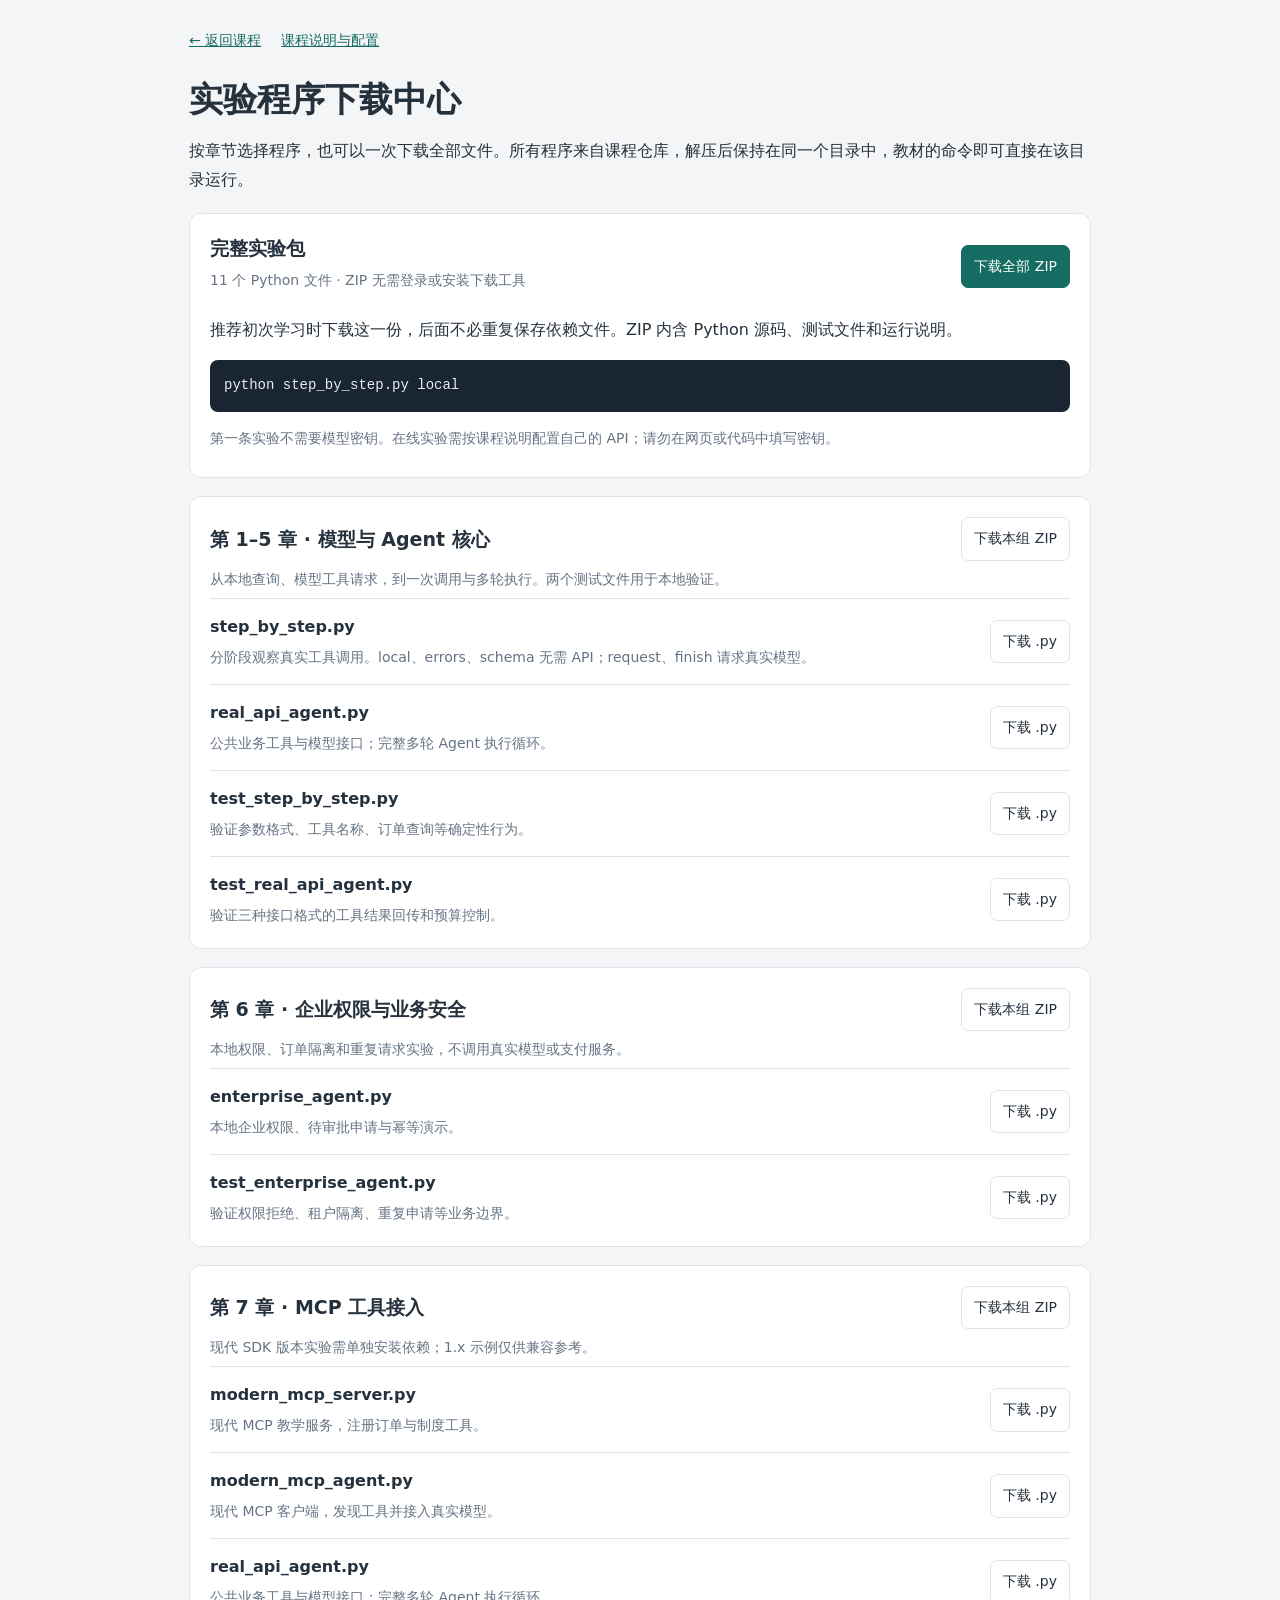
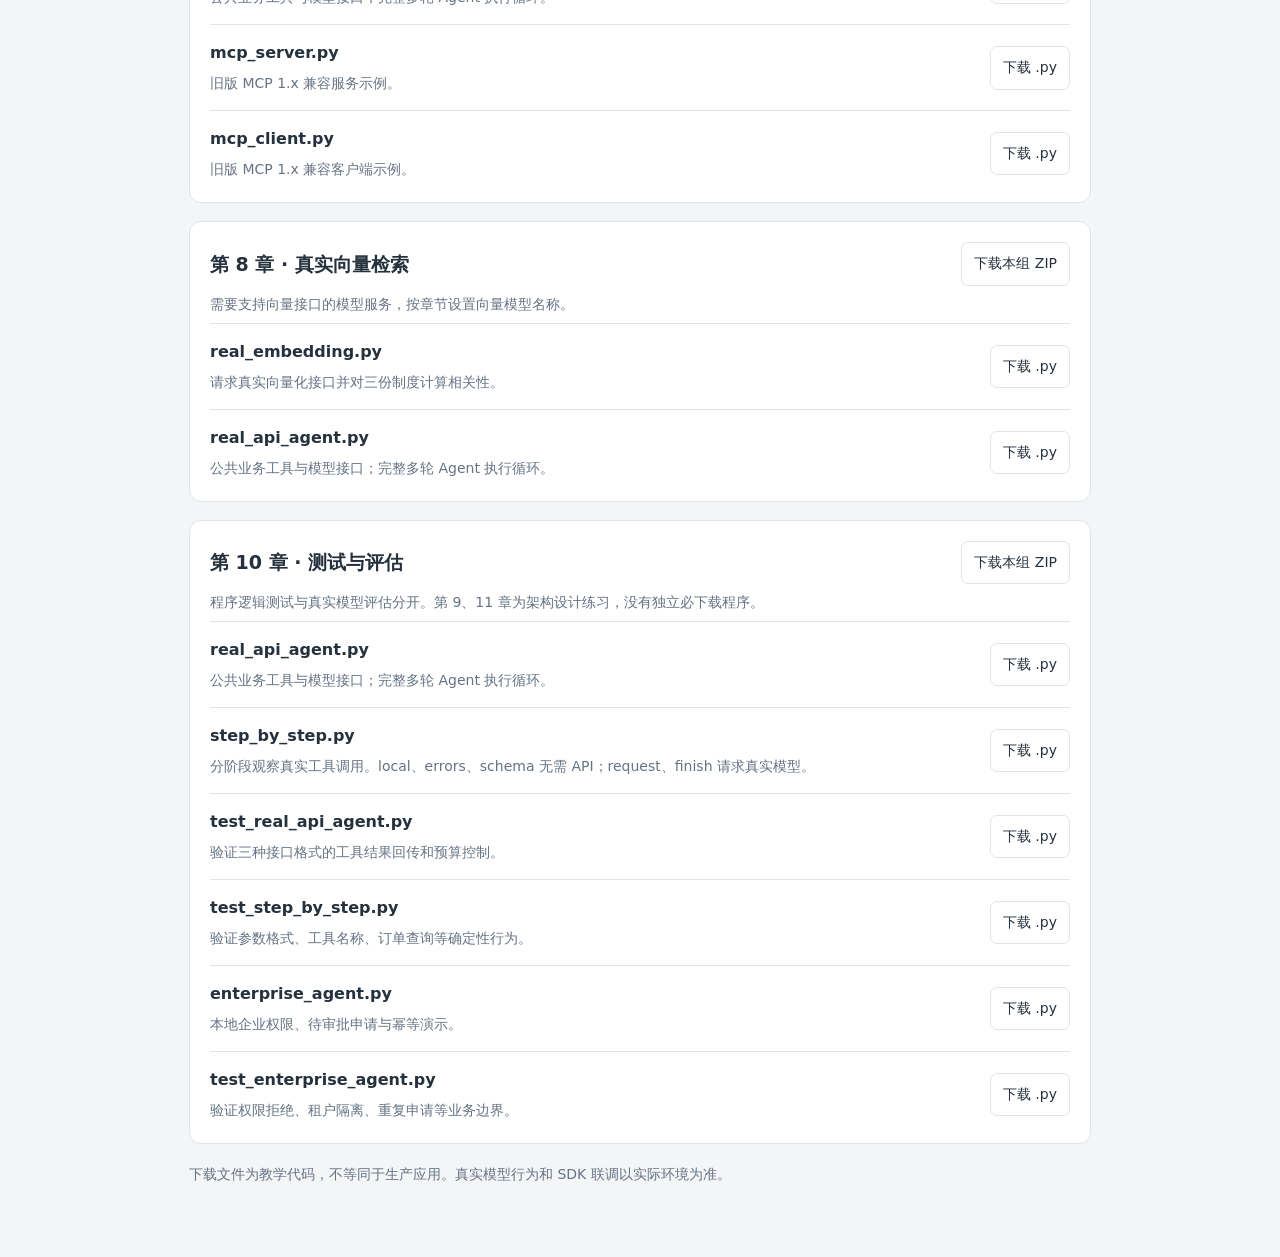
==== docs/downloads.html @ 8997adc8 "Add dedicated chapter downloads and full ZIP bundle generated from repository code" ====
<!doctype html><html lang="zh-CN"><head><meta charset="utf-8"><meta name="viewport" content="width=device-width, initial-scale=1"><meta name="color-scheme" content="light dark"><title>实验程序下载 · Agent Lab</title><style>
:root{color-scheme:light dark;--bg:#f4f5f7;--paper:#fff;--ink:#25313d;--muted:#657384;--line:#dfe4ea;--accent:#156c62}*{box-sizing:border-box}body{margin:0;background:var(--bg);color:var(--ink);font:16px/1.8 system-ui,"Microsoft YaHei",sans-serif}main{max-width:950px;margin:auto;padding:28px 24px 64px}a{color:var(--accent)}.top{display:flex;gap:20px;flex-wrap:wrap;font-size:14px}h1{font-size:34px;line-height:1.3;margin:24px 0 10px}h2{font-size:19px;line-height:1.5;margin:0}.muted{font-size:14px;color:var(--muted);margin:6px 0}.panel{border:1px solid var(--line);background:var(--paper);border-radius:12px;margin:18px 0;padding:20px;scroll-margin-top:14px}.heading,.file{display:flex;gap:16px;align-items:center;justify-content:space-between}.file{padding:14px 0;border-top:1px solid var(--line)}.file:first-of-type{margin-top:12px}.file:last-child{padding-bottom:0}.file p{margin:3px 0 0}.btn{cursor:pointer;font:inherit;font-size:14px;white-space:nowrap;border:1px solid var(--line);border-radius:7px;padding:8px 12px;background:var(--paper);color:var(--ink)}.primary{background:var(--accent);color:#fff;border-color:var(--accent)}pre{padding:14px;background:#192530;color:#e6edf4;border-radius:8px;overflow:auto;font:14px/1.7 monospace}strong{overflow-wrap:anywhere}@media(prefers-color-scheme:dark){:root{--bg:#151e28;--paper:#1c2833;--ink:#e6edf4;--muted:#a6b3c1;--line:#374654;--accent:#70d4c0}.primary{color:#122622}}@media(max-width:560px){main{padding:18px 16px}.panel{padding:14px}.heading{align-items:flex-start;flex-direction:column}.file{align-items:flex-start;gap:10px}.btn{font-size:13px;padding:7px 9px}}
</style></head><body><main><nav class="top"><a href="index.html">← 返回课程</a><a href="start.html">课程说明与配置</a></nav><h1>实验程序下载中心</h1><p>按章节选择程序，也可以一次下载全部文件。所有程序来自课程仓库，解压后保持在同一个目录中，教材的命令即可直接在该目录运行。</p><section class="panel"><div class="heading"><div><h2>完整实验包</h2><p class="muted" id="count"></p></div><button class="btn primary" id="all">下载全部 ZIP</button></div><p>推荐初次学习时下载这一份，后面不必重复保存依赖文件。ZIP 内含 Python 源码、测试文件和运行说明。</p><pre>python step_by_step.py local</pre><p class="muted">第一条实验不需要模型密钥。在线实验需按课程说明配置自己的 API；请勿在网页或代码中填写密钥。</p></section><div id="groups"></div><p class="muted">下载文件为教学代码，不等同于生产应用。真实模型行为和 SDK 联调以实际环境为准。</p></main><script src="real-lab.js"></script><script src="textbook-labs.js"></script><script src="downloads.js"></script></body></html>
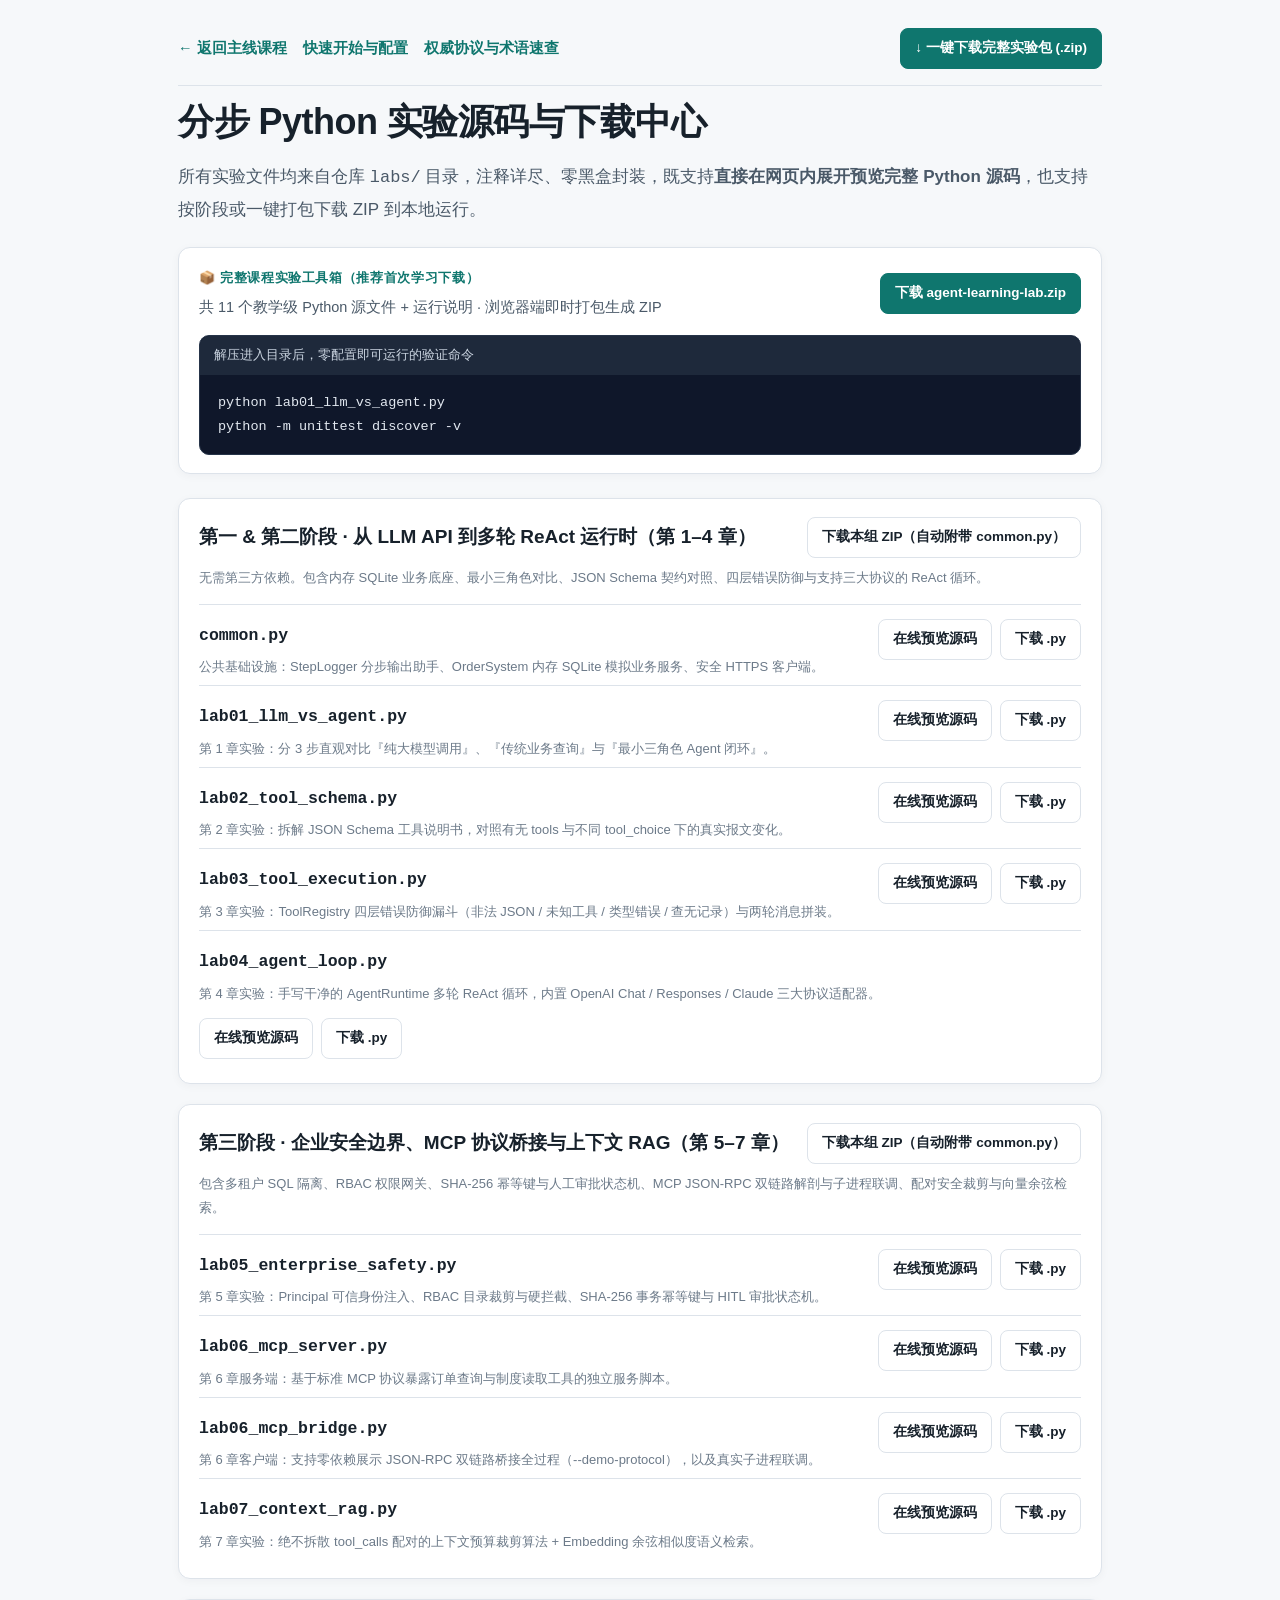
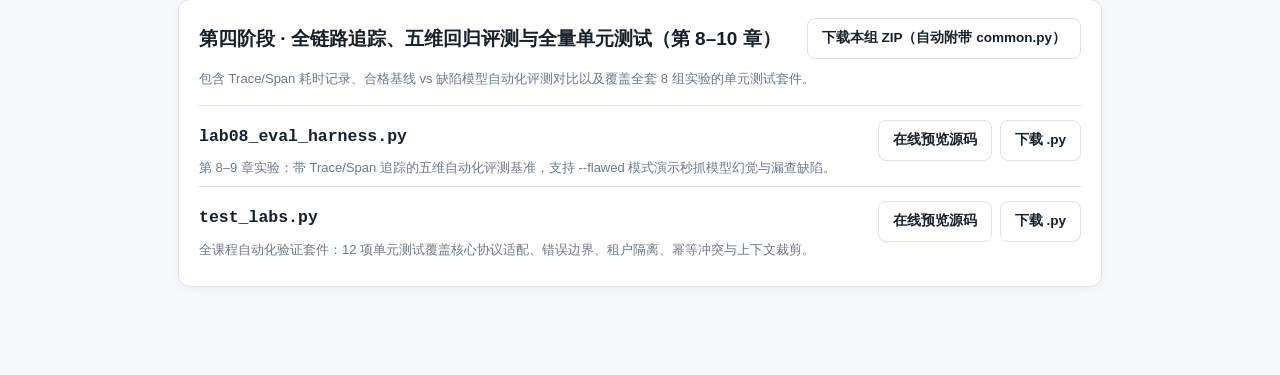
==== commit 45f6b53a: "Complete AI Agent Engineering Lab curriculum, step-by-step Python labs, and interactive docs" ====
--- a/docs/downloads.html
+++ b/docs/downloads.html
@@ -1,3 +1,44 @@
-<!doctype html><html lang="zh-CN"><head><meta charset="utf-8"><meta name="viewport" content="width=device-width, initial-scale=1"><meta name="color-scheme" content="light dark"><title>实验程序下载 · Agent Lab</title><style>
-:root{color-scheme:light dark;--bg:#f4f5f7;--paper:#fff;--ink:#25313d;--muted:#657384;--line:#dfe4ea;--accent:#156c62}*{box-sizing:border-box}body{margin:0;background:var(--bg);color:var(--ink);font:16px/1.8 system-ui,"Microsoft YaHei",sans-serif}main{max-width:950px;margin:auto;padding:28px 24px 64px}a{color:var(--accent)}.top{display:flex;gap:20px;flex-wrap:wrap;font-size:14px}h1{font-size:34px;line-height:1.3;margin:24px 0 10px}h2{font-size:19px;line-height:1.5;margin:0}.muted{font-size:14px;color:var(--muted);margin:6px 0}.panel{border:1px solid var(--line);background:var(--paper);border-radius:12px;margin:18px 0;padding:20px;scroll-margin-top:14px}.heading,.file{display:flex;gap:16px;align-items:center;justify-content:space-between}.file{padding:14px 0;border-top:1px solid var(--line)}.file:first-of-type{margin-top:12px}.file:last-child{padding-bottom:0}.file p{margin:3px 0 0}.btn{cursor:pointer;font:inherit;font-size:14px;white-space:nowrap;border:1px solid var(--line);border-radius:7px;padding:8px 12px;background:var(--paper);color:var(--ink)}.primary{background:var(--accent);color:#fff;border-color:var(--accent)}pre{padding:14px;background:#192530;color:#e6edf4;border-radius:8px;overflow:auto;font:14px/1.7 monospace}strong{overflow-wrap:anywhere}@media(prefers-color-scheme:dark){:root{--bg:#151e28;--paper:#1c2833;--ink:#e6edf4;--muted:#a6b3c1;--line:#374654;--accent:#70d4c0}.primary{color:#122622}}@media(max-width:560px){main{padding:18px 16px}.panel{padding:14px}.heading{align-items:flex-start;flex-direction:column}.file{align-items:flex-start;gap:10px}.btn{font-size:13px;padding:7px 9px}}
-</style></head><body><main><nav class="top"><a href="index.html">← 返回课程</a><a href="start.html">课程说明与配置</a></nav><h1>实验程序下载中心</h1><p>按章节选择程序，也可以一次下载全部文件。所有程序来自课程仓库，解压后保持在同一个目录中，教材的命令即可直接在该目录运行。</p><section class="panel"><div class="heading"><div><h2>完整实验包</h2><p class="muted" id="count"></p></div><button class="btn primary" id="all">下载全部 ZIP</button></div><p>推荐初次学习时下载这一份，后面不必重复保存依赖文件。ZIP 内含 Python 源码、测试文件和运行说明。</p><pre>python step_by_step.py local</pre><p class="muted">第一条实验不需要模型密钥。在线实验需按课程说明配置自己的 API；请勿在网页或代码中填写密钥。</p></section><div id="groups"></div><p class="muted">下载文件为教学代码，不等同于生产应用。真实模型行为和 SDK 联调以实际环境为准。</p></main><script src="real-lab.js"></script><script src="textbook-labs.js"></script><script src="downloads.js"></script></body></html>+<!doctype html>
+<html lang="zh-CN">
+<head>
+  <meta charset="utf-8">
+  <meta name="viewport" content="width=device-width, initial-scale=1">
+  <title>实验源码在线预览与下载中心 · AI Agent 工程实验室</title>
+  <link rel="stylesheet" href="styles.css">
+</head>
+<body>
+  <div class="page-shell">
+    <header class="top-links">
+      <nav>
+        <a href="index.html" id="backLink">← 返回主线课程</a>
+        <a href="start.html">快速开始与配置</a>
+        <a href="reference.html">权威协议与术语速查</a>
+      </nav>
+      <button class="btn primary" id="downloadAllBtn">↓ 一键下载完整实验包 (.zip)</button>
+    </header>
+
+    <h1>分步 Python 实验源码与下载中心</h1>
+    <p class="lead">所有实验文件均来自仓库 <code>labs/</code> 目录，注释详尽、零黑盒封装，既支持<strong>直接在网页内展开预览完整 Python 源码</strong>，也支持按阶段或一键打包下载 ZIP 到本地运行。</p>
+
+    <div class="card" style="margin-bottom:24px">
+      <div style="display:flex;justify-content:space-between;align-items:center;gap:14px;flex-wrap:wrap">
+        <div>
+          <div class="card-title" style="margin-bottom:4px">📦 完整课程实验工具箱（推荐首次学习下载）</div>
+          <p style="margin:0;font-size:14.5px;color:var(--ink-secondary)" id="bundleSummary">包含公共基础模块、8 组递进分步实验、自动化单元测试与运行指南。</p>
+        </div>
+        <button class="btn primary" id="downloadAllBtn2">下载 agent-learning-lab.zip</button>
+      </div>
+      <div class="codebox" style="margin-bottom:0">
+        <div class="codehead"><span>解压进入目录后，零配置即可运行的验证命令</span></div>
+        <pre>python lab01_llm_vs_agent.py
+python -m unittest discover -v</pre>
+      </div>
+    </div>
+
+    <div id="groupsContainer"></div>
+  </div>
+
+  <script src="textbook-labs.js"></script>
+  <script src="downloads.js"></script>
+</body>
+</html>
--- a/docs/styles.css
+++ b/docs/styles.css
@@ -0,0 +1,983 @@
+:root {
+  color-scheme: light dark;
+  --bg: #f6f8fa;
+  --surface: #ffffff;
+  --surface-alt: #f0f4f8;
+  --ink: #17212b;
+  --ink-secondary: #4a5968;
+  --muted: #6c7a89;
+  --line: #dde3ea;
+  --accent: #0f766e;
+  --accent-hover: #0d5f59;
+  --accent-soft: #e6f5f3;
+  --accent-border: #99ddd5;
+  --amber-bg: #fffbeb;
+  --amber-border: #f59e0b;
+  --amber-ink: #92400e;
+  --blue-bg: #eff6ff;
+  --blue-border: #3b82f6;
+  --blue-ink: #1e40af;
+  --code-bg: #0f172a;
+  --code-head: #1e293b;
+  --code-ink: #e2e8f0;
+  --kw: #7dd3fc;
+  --str: #86efac;
+  --com: #94a3b8;
+  --num: #fca5a5;
+  --fn: #fde047;
+  --shadow: 0 2px 10px rgba(15, 23, 42, 0.04);
+  --radius: 12px;
+}
+
+html[data-theme="dark"] {
+  --bg: #0b111b;
+  --surface: #131c2a;
+  --surface-alt: #1a2638;
+  --ink: #e6edf5;
+  --ink-secondary: #b6c3d2;
+  --muted: #8696a8;
+  --line: #283649;
+  --accent: #2dd4bf;
+  --accent-hover: #5eead4;
+  --accent-soft: #132f33;
+  --accent-border: #1f5c59;
+  --amber-bg: #292012;
+  --amber-border: #d97706;
+  --amber-ink: #fcd34d;
+  --blue-bg: #142238;
+  --blue-border: #60a5fa;
+  --blue-ink: #bfdbfe;
+  --shadow: 0 4px 16px rgba(0, 0, 0, 0.28);
+}
+
+@media (prefers-color-scheme: dark) {
+  html:not([data-theme="light"]) {
+    --bg: #0b111b;
+    --surface: #131c2a;
+    --surface-alt: #1a2638;
+    --ink: #e6edf5;
+    --ink-secondary: #b6c3d2;
+    --muted: #8696a8;
+    --line: #283649;
+    --accent: #2dd4bf;
+    --accent-hover: #5eead4;
+    --accent-soft: #132f33;
+    --accent-border: #1f5c59;
+    --amber-bg: #292012;
+    --amber-border: #d97706;
+    --amber-ink: #fcd34d;
+    --blue-bg: #142238;
+    --blue-border: #60a5fa;
+    --blue-ink: #bfdbfe;
+    --shadow: 0 4px 16px rgba(0, 0, 0, 0.28);
+  }
+}
+
+* {
+  box-sizing: border-box;
+}
+
+body {
+  margin: 0;
+  background: var(--bg);
+  color: var(--ink);
+  font: 16.5px/1.85 -apple-system, BlinkMacSystemFont, "Segoe UI", "PingFang SC", "Hiragino Sans GB", "Microsoft YaHei", sans-serif;
+  -webkit-font-smoothing: antialiased;
+}
+
+a {
+  color: var(--accent);
+  text-decoration: none;
+}
+
+a:hover {
+  text-decoration: underline;
+}
+
+button, input, select, textarea {
+  font: inherit;
+}
+
+button {
+  cursor: pointer;
+}
+
+/* 主应用壳结构 */
+.shell {
+  display: grid;
+  grid-template-columns: 312px minmax(0, 1fr);
+  min-height: 100vh;
+}
+
+.sidebar {
+  position: sticky;
+  top: 0;
+  height: 100vh;
+  overflow-y: auto;
+  padding: 22px 18px 32px;
+  background: var(--surface);
+  border-right: 1px solid var(--line);
+}
+
+.brand-row {
+  display: flex;
+  align-items: center;
+  justify-content: space-between;
+  gap: 8px;
+}
+
+.brand {
+  font-size: 20px;
+  font-weight: 800;
+  letter-spacing: -0.4px;
+  color: var(--ink);
+}
+
+.brand span {
+  color: var(--accent);
+}
+
+.brand-sub {
+  font-size: 13px;
+  color: var(--muted);
+  margin-top: 4px;
+  line-height: 1.5;
+}
+
+.progress-wrap {
+  margin: 14px 0 16px;
+  padding: 12px;
+  background: var(--surface-alt);
+  border-radius: 10px;
+  border: 1px solid var(--line);
+}
+
+.progress-meta {
+  display: flex;
+  justify-content: space-between;
+  font-size: 12.5px;
+  color: var(--ink-secondary);
+  font-weight: 600;
+}
+
+.bar {
+  height: 6px;
+  background: var(--line);
+  border-radius: 99px;
+  overflow: hidden;
+  margin-top: 8px;
+}
+
+.bar i {
+  display: block;
+  height: 100%;
+  background: var(--accent);
+  transition: width 0.25s ease;
+}
+
+.quick-nav {
+  display: grid;
+  grid-template-columns: 1fr 1fr;
+  gap: 7px;
+  margin-bottom: 18px;
+}
+
+.quick-nav a {
+  display: flex;
+  align-items: center;
+  justify-content: center;
+  padding: 7px 8px;
+  font-size: 13px;
+  font-weight: 650;
+  border-radius: 8px;
+  background: var(--accent-soft);
+  color: var(--accent);
+  border: 1px solid transparent;
+  text-decoration: none;
+  text-align: center;
+}
+
+.quick-nav a:hover {
+  border-color: var(--accent-border);
+}
+
+.quick-nav a.wide {
+  grid-column: 1 / -1;
+}
+
+.stage-group {
+  margin: 16px 0 10px;
+}
+
+.stage-label {
+  font-size: 11.5px;
+  font-weight: 700;
+  text-transform: uppercase;
+  letter-spacing: 0.06em;
+  color: var(--muted);
+  padding: 4px 8px;
+}
+
+.chapter-btn {
+  display: flex;
+  align-items: flex-start;
+  gap: 8px;
+  width: 100%;
+  border: 0;
+  border-radius: 8px;
+  background: transparent;
+  color: var(--ink-secondary);
+  text-align: left;
+  padding: 8px 10px;
+  font-size: 13.5px;
+  line-height: 1.5;
+  margin: 2px 0;
+  transition: background 0.15s, color 0.15s;
+}
+
+.chapter-btn:hover {
+  background: var(--surface-alt);
+  color: var(--ink);
+}
+
+.chapter-btn.active {
+  background: var(--accent-soft);
+  color: var(--accent);
+  font-weight: 700;
+}
+
+.chapter-status {
+  flex-shrink: 0;
+  font-size: 13px;
+  margin-top: 1px;
+}
+
+/* 主阅读区 */
+.main {
+  max-width: 960px;
+  width: 100%;
+  margin: 0 auto;
+  padding: 28px 48px 80px;
+}
+
+.topbar {
+  display: flex;
+  justify-content: space-between;
+  align-items: center;
+  gap: 12px;
+  padding-bottom: 16px;
+  border-bottom: 1px solid var(--line);
+  margin-bottom: 26px;
+  flex-wrap: wrap;
+}
+
+.topbar-left, .topbar-right {
+  display: flex;
+  align-items: center;
+  gap: 10px;
+  flex-wrap: wrap;
+}
+
+.badge {
+  display: inline-flex;
+  align-items: center;
+  padding: 3px 10px;
+  border-radius: 99px;
+  font-size: 12.5px;
+  font-weight: 650;
+  background: var(--accent-soft);
+  color: var(--accent);
+}
+
+.muted-meta {
+  font-size: 13px;
+  color: var(--muted);
+}
+
+.btn {
+  display: inline-flex;
+  align-items: center;
+  justify-content: center;
+  gap: 6px;
+  border: 1px solid var(--line);
+  background: var(--surface);
+  color: var(--ink);
+  border-radius: 8px;
+  padding: 7px 14px;
+  font-size: 13.5px;
+  font-weight: 600;
+  text-decoration: none;
+  transition: border-color 0.15s, background 0.15s;
+}
+
+.btn:hover:not(:disabled) {
+  border-color: var(--accent);
+  text-decoration: none;
+}
+
+.btn.primary {
+  background: var(--accent);
+  border-color: var(--accent);
+  color: #ffffff;
+}
+
+html[data-theme="dark"] .btn.primary {
+  color: #071917;
+}
+
+@media (prefers-color-scheme: dark) {
+  html:not([data-theme="light"]) .btn.primary {
+    color: #071917;
+  }
+}
+
+.btn:disabled {
+  opacity: 0.42;
+  cursor: default;
+}
+
+.mobile-only {
+  display: none;
+}
+
+/* 章节标题与导读 */
+h1 {
+  font-size: clamp(26px, 3.4vw, 36px);
+  line-height: 1.32;
+  margin: 12px 0 16px;
+  letter-spacing: -0.5px;
+}
+
+h2 {
+  font-size: 22px;
+  line-height: 1.45;
+  margin: 42px 0 14px;
+  padding-bottom: 8px;
+  border-bottom: 1px solid var(--line);
+}
+
+h3 {
+  font-size: 17.5px;
+  line-height: 1.5;
+  margin: 24px 0 10px;
+}
+
+p {
+  margin: 0 0 16px;
+  color: var(--ink);
+}
+
+.lead {
+  font-size: 17px;
+  line-height: 1.85;
+  color: var(--ink-secondary);
+  margin-bottom: 22px;
+}
+
+/* 学习目标与目录双栏卡 */
+.meta-grid {
+  display: grid;
+  grid-template-columns: 1.25fr 1fr;
+  gap: 16px;
+  margin: 20px 0 24px;
+}
+
+.card {
+  background: var(--surface);
+  border: 1px solid var(--line);
+  border-radius: var(--radius);
+  padding: 18px 20px;
+  box-shadow: var(--shadow);
+}
+
+.card-title {
+  font-size: 13px;
+  font-weight: 750;
+  text-transform: uppercase;
+  letter-spacing: 0.05em;
+  color: var(--accent);
+  margin-bottom: 10px;
+}
+
+.obj-list, .toc-list {
+  margin: 0;
+  padding-left: 18px;
+  font-size: 14.5px;
+  line-height: 1.65;
+}
+
+.obj-list li, .toc-list li {
+  margin: 6px 0;
+}
+
+/* 从 LLM API 过渡对比卡 */
+.bridge-grid {
+  display: grid;
+  grid-template-columns: 1fr 1fr;
+  gap: 14px;
+  margin: 20px 0 28px;
+}
+
+.bridge-box {
+  padding: 16px 18px;
+  border-radius: var(--radius);
+  border: 1px solid var(--line);
+  background: var(--surface);
+  font-size: 14.5px;
+  line-height: 1.7;
+}
+
+.bridge-box.now {
+  background: var(--accent-soft);
+  border-color: var(--accent-border);
+}
+
+.bridge-tag {
+  display: inline-block;
+  font-size: 12px;
+  font-weight: 750;
+  margin-bottom: 6px;
+  color: var(--muted);
+}
+
+.bridge-box.now .bridge-tag {
+  color: var(--accent);
+}
+
+/* 可视化时序流转图 */
+.seq-card {
+  background: var(--surface);
+  border: 1px solid var(--line);
+  border-radius: var(--radius);
+  padding: 20px 22px;
+  margin: 24px 0;
+  box-shadow: var(--shadow);
+}
+
+.seq-steps {
+  display: grid;
+  gap: 10px;
+  margin-top: 14px;
+}
+
+.seq-item {
+  display: grid;
+  grid-template-columns: 220px 150px minmax(0, 1fr);
+  align-items: center;
+  gap: 12px;
+  padding: 11px 14px;
+  border-radius: 9px;
+  background: var(--surface-alt);
+  border: 1px solid var(--line);
+  font-size: 13.5px;
+}
+
+.seq-route {
+  font-weight: 700;
+  color: var(--ink);
+  display: flex;
+  align-items: center;
+  gap: 6px;
+  flex-wrap: wrap;
+}
+
+.seq-arrow {
+  color: var(--accent);
+  font-weight: 800;
+}
+
+.seq-badge {
+  display: inline-block;
+  padding: 3px 9px;
+  border-radius: 6px;
+  background: var(--accent-soft);
+  color: var(--accent);
+  font-weight: 700;
+  font-size: 12.5px;
+  text-align: center;
+}
+
+.seq-detail {
+  color: var(--ink-secondary);
+  line-height: 1.55;
+}
+
+/* Callout 专栏提示框 */
+.callout {
+  padding: 16px 20px;
+  border-radius: 10px;
+  margin: 20px 0;
+  border-left: 4px solid var(--accent);
+  background: var(--accent-soft);
+}
+
+.callout.warning {
+  background: var(--amber-bg);
+  border-left-color: var(--amber-border);
+}
+
+.callout.tip {
+  background: var(--blue-bg);
+  border-left-color: var(--blue-border);
+}
+
+.callout-title {
+  font-weight: 750;
+  font-size: 15px;
+  margin-bottom: 6px;
+  color: var(--accent);
+}
+
+.callout.warning .callout-title {
+  color: var(--amber-ink);
+}
+
+.callout.tip .callout-title {
+  color: var(--blue-ink);
+}
+
+.callout p {
+  margin: 0;
+  font-size: 15px;
+  line-height: 1.75;
+}
+
+/* 对比表格 */
+.table-wrap {
+  overflow-x: auto;
+  margin: 20px 0;
+  border: 1px solid var(--line);
+  border-radius: 10px;
+  background: var(--surface);
+}
+
+table {
+  width: 100%;
+  border-collapse: collapse;
+  font-size: 14.5px;
+}
+
+th, td {
+  text-align: left;
+  padding: 11px 14px;
+  border-bottom: 1px solid var(--line);
+  vertical-align: top;
+  line-height: 1.6;
+}
+
+th {
+  background: var(--surface-alt);
+  font-weight: 700;
+  color: var(--ink);
+  white-space: nowrap;
+}
+
+tr:last-child td {
+  border-bottom: 0;
+}
+
+/* 数学公式块 */
+.math-block {
+  margin: 18px 0;
+  padding: 16px 20px;
+  background: var(--surface-alt);
+  border: 1px solid var(--line);
+  border-radius: 10px;
+  text-align: center;
+  font-family: "Cambria Math", "Times New Roman", serif;
+  font-size: 18px;
+  overflow-x: auto;
+}
+
+/* 交互式分步演化器 Stepper */
+.stepper {
+  border: 1px solid var(--line);
+  background: var(--surface);
+  border-radius: var(--radius);
+  overflow: hidden;
+  margin: 24px 0;
+  box-shadow: var(--shadow);
+}
+
+.stepper-head {
+  padding: 16px 20px 0;
+  background: var(--surface-alt);
+  border-bottom: 1px solid var(--line);
+}
+
+.stepper-tabs {
+  display: flex;
+  gap: 6px;
+  flex-wrap: wrap;
+  margin-top: 12px;
+}
+
+.step-tab {
+  border: 1px solid var(--line);
+  border-bottom: 0;
+  background: var(--bg);
+  color: var(--ink-secondary);
+  padding: 8px 14px;
+  border-radius: 8px 8px 0 0;
+  font-size: 13.5px;
+  font-weight: 650;
+}
+
+.step-tab.active {
+  background: var(--surface);
+  color: var(--accent);
+  border-color: var(--line);
+  position: relative;
+  top: 1px;
+}
+
+.stepper-body {
+  padding: 18px 20px;
+}
+
+.takeaway {
+  margin-top: 12px;
+  padding: 11px 14px;
+  border-radius: 8px;
+  background: var(--accent-soft);
+  font-size: 14px;
+  color: var(--ink);
+}
+
+/* 代码高亮框 */
+.codebox {
+  margin: 14px 0;
+  background: var(--code-bg);
+  color: var(--code-ink);
+  border-radius: 10px;
+  overflow: hidden;
+  border: 1px solid #263449;
+}
+
+.codehead {
+  display: flex;
+  align-items: center;
+  justify-content: space-between;
+  gap: 10px;
+  background: var(--code-head);
+  padding: 8px 14px;
+  font-size: 12.5px;
+  color: #cbd5e1;
+}
+
+.codehead button {
+  font-size: 12px;
+  color: #e2e8f0;
+  background: rgba(255, 255, 255, 0.06);
+  border: 1px solid #475569;
+  border-radius: 5px;
+  padding: 3px 10px;
+}
+
+.codehead button:hover {
+  background: rgba(255, 255, 255, 0.14);
+}
+
+pre {
+  margin: 0;
+  padding: 16px 18px;
+  overflow-x: auto;
+  font: 13.5px/1.72 ui-monospace, SFMono-Regular, Menlo, Consolas, monospace;
+  white-space: pre;
+  tab-size: 4;
+}
+
+.tok-kw { color: var(--kw); font-weight: 600; }
+.tok-str { color: var(--str); }
+.tok-com { color: var(--com); font-style: italic; }
+.tok-num { color: var(--num); }
+.tok-fn { color: var(--fn); }
+
+/* Python 跨语言语法胶囊 */
+.tips-grid {
+  display: grid;
+  grid-template-columns: repeat(auto-fit, minmax(260px, 1fr));
+  gap: 12px;
+  margin: 14px 0 20px;
+}
+
+.tip-pill {
+  background: var(--surface-alt);
+  border: 1px solid var(--line);
+  border-radius: 9px;
+  padding: 12px 14px;
+  font-size: 13.5px;
+  line-height: 1.6;
+}
+
+.tip-pill code {
+  display: inline-block;
+  background: var(--code-bg);
+  color: var(--kw);
+  padding: 2px 7px;
+  border-radius: 5px;
+  font-size: 12.5px;
+  margin-bottom: 5px;
+}
+
+/* 随堂自检 Quiz */
+.quiz-opt {
+  display: block;
+  width: 100%;
+  text-align: left;
+  padding: 11px 14px;
+  margin: 8px 0;
+  border-radius: 8px;
+  border: 1px solid var(--line);
+  background: var(--surface-alt);
+  color: var(--ink);
+  font-size: 14.5px;
+  line-height: 1.55;
+  transition: border-color 0.15s;
+}
+
+.quiz-opt:hover {
+  border-color: var(--accent);
+}
+
+.quiz-opt.correct {
+  background: var(--accent-soft);
+  border-color: var(--accent);
+  font-weight: 650;
+}
+
+.quiz-opt.wrong {
+  background: var(--amber-bg);
+  border-color: var(--amber-border);
+}
+
+/* 笔记与底部翻页 */
+.notes {
+  width: 100%;
+  min-height: 108px;
+  border: 1px solid var(--line);
+  background: var(--surface);
+  color: var(--ink);
+  border-radius: 10px;
+  padding: 12px 14px;
+  resize: vertical;
+}
+
+.pager {
+  display: flex;
+  justify-content: space-between;
+  align-items: center;
+  gap: 12px;
+  flex-wrap: wrap;
+  margin-top: 40px;
+  padding-top: 24px;
+  border-top: 1px solid var(--line);
+}
+
+.page-shell {
+  max-width: 980px;
+  margin: 0 auto;
+  padding: 28px 28px 80px;
+}
+
+.top-links {
+  display: flex;
+  align-items: center;
+  justify-content: space-between;
+  gap: 14px;
+  flex-wrap: wrap;
+  padding-bottom: 16px;
+  border-bottom: 1px solid var(--line);
+}
+
+.top-links nav {
+  display: flex;
+  gap: 16px;
+  flex-wrap: wrap;
+  font-size: 14.5px;
+  font-weight: 600;
+}
+
+details.fold {
+  border: 1px solid var(--line);
+  background: var(--surface);
+  border-radius: 10px;
+  padding: 14px 18px;
+  margin: 14px 0;
+}
+
+details.fold summary {
+  cursor: pointer;
+  font-weight: 700;
+  color: var(--accent);
+}
+
+@media (max-width: 860px) {
+  .shell {
+    display: block;
+  }
+  .sidebar {
+    position: fixed;
+    z-index: 30;
+    inset: 0 auto 0 0;
+    width: min(310px, 88vw);
+    transform: translateX(-100%);
+    transition: transform 0.22s ease;
+    box-shadow: 0 0 32px rgba(0, 0, 0, 0.3);
+  }
+  .sidebar.open {
+    transform: none;
+  }
+  .mobile-only {
+    display: inline-flex;
+  }
+  .main {
+    padding: 20px 18px 56px;
+  }
+  .meta-grid, .bridge-grid {
+    grid-template-columns: 1fr;
+  }
+  .seq-item {
+    grid-template-columns: 1fr;
+    gap: 6px;
+  }
+}
+
+/* 真实翻车现场趣味卡 & 网页交互式 Agent 循环沙盒 */
+.war-story {
+  padding: 16px 20px;
+  border-radius: 11px;
+  margin: 20px 0 26px;
+  background: var(--amber-bg);
+  border: 1px dashed var(--amber-border);
+}
+.war-story-title {
+  font-weight: 800;
+  font-size: 15px;
+  color: var(--amber-ink);
+  margin-bottom: 6px;
+}
+.war-story p {
+  margin: 0;
+  font-size: 14.5px;
+  line-height: 1.75;
+}
+
+.sandbox {
+  border: 2px solid var(--accent-border);
+  background: var(--surface);
+  border-radius: var(--radius);
+  padding: 20px 22px;
+  margin: 26px 0;
+  box-shadow: var(--shadow);
+}
+.sandbox-bar {
+  display: flex;
+  justify-content: space-between;
+  align-items: center;
+  gap: 10px;
+  flex-wrap: wrap;
+  margin: 12px 0 16px;
+}
+.actors {
+  display: grid;
+  grid-template-columns: repeat(4, 1fr);
+  gap: 8px;
+  margin-bottom: 14px;
+}
+.actor {
+  padding: 9px 10px;
+  border-radius: 8px;
+  border: 1px solid var(--line);
+  background: var(--surface-alt);
+  text-align: center;
+  font-size: 13px;
+  font-weight: 650;
+  color: var(--muted);
+  transition: all 0.2s ease;
+}
+.actor.lit {
+  background: var(--accent);
+  border-color: var(--accent);
+  color: #ffffff;
+  transform: translateY(-2px);
+}
+html[data-theme="dark"] .actor.lit { color: #071917; }
+@media (prefers-color-scheme: dark) {
+  html:not([data-theme="light"]) .actor.lit { color: #071917; }
+}
+.msg-stack {
+  display: grid;
+  gap: 8px;
+  max-height: 360px;
+  overflow-y: auto;
+  padding: 12px;
+  border-radius: 9px;
+  background: var(--code-bg);
+  border: 1px solid #263449;
+}
+.msg-bubble {
+  padding: 9px 12px;
+  border-radius: 7px;
+  background: #172336;
+  color: #e2e8f0;
+  font: 12.5px/1.6 ui-monospace, SFMono-Regular, Consolas, monospace;
+  border-left: 3px solid #64748b;
+}
+.msg-bubble.role-user { border-left-color: #38bdf8; }
+.msg-bubble.role-assistant { border-left-color: #fbbf24; }
+.msg-bubble.role-tool { border-left-color: #34d399; }
+.msg-bubble.role-guard { border-left-color: #f87171; background: #2a1820; }
+@media (max-width: 680px) {
+  .actors { grid-template-columns: repeat(2, 1fr); }
+}
+
+/* 硬核专业术语与方法显微镜卡片 */
+.microscope-list {
+  display: grid;
+  gap: 20px;
+  margin: 18px 0 28px;
+}
+.micro-card {
+  border: 1px solid var(--line);
+  background: var(--surface);
+  border-radius: var(--radius);
+  overflow: hidden;
+  box-shadow: var(--shadow);
+}
+.micro-head {
+  padding: 13px 20px;
+  background: var(--surface-alt);
+  border-bottom: 1px solid var(--line);
+  font-weight: 800;
+  font-size: 16.5px;
+  color: var(--ink);
+  display: flex;
+  align-items: center;
+  gap: 8px;
+}
+.micro-body {
+  padding: 18px 20px;
+}
+.micro-step {
+  margin-bottom: 14px;
+}
+.micro-step-label {
+  display: inline-block;
+  font-size: 12.5px;
+  font-weight: 750;
+  padding: 2px 9px;
+  border-radius: 6px;
+  background: var(--blue-bg);
+  color: var(--blue-ink);
+  margin-bottom: 6px;
+}
+.micro-effect {
+  margin-top: 14px;
+  padding: 13px 16px;
+  border-radius: 9px;
+  background: var(--accent-soft);
+  border-left: 4px solid var(--accent);
+  font-size: 14.5px;
+  line-height: 1.72;
+}
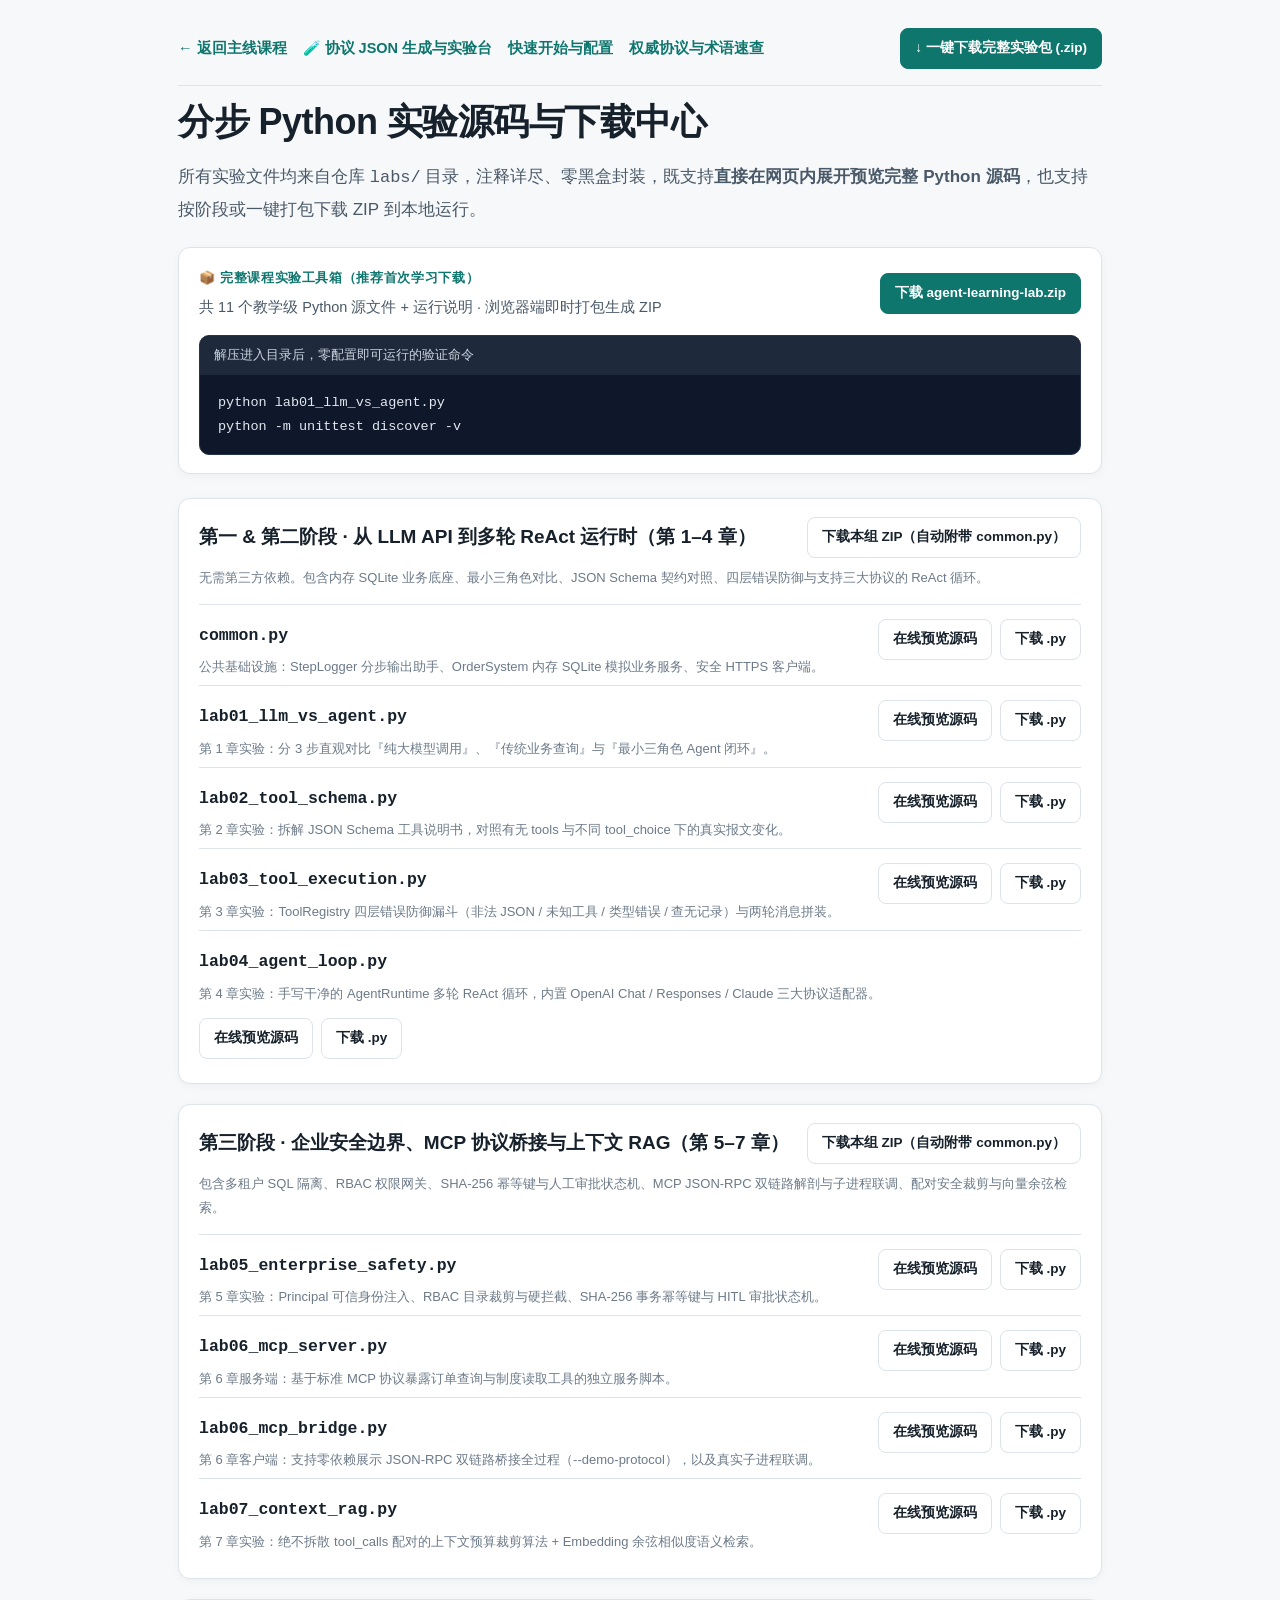
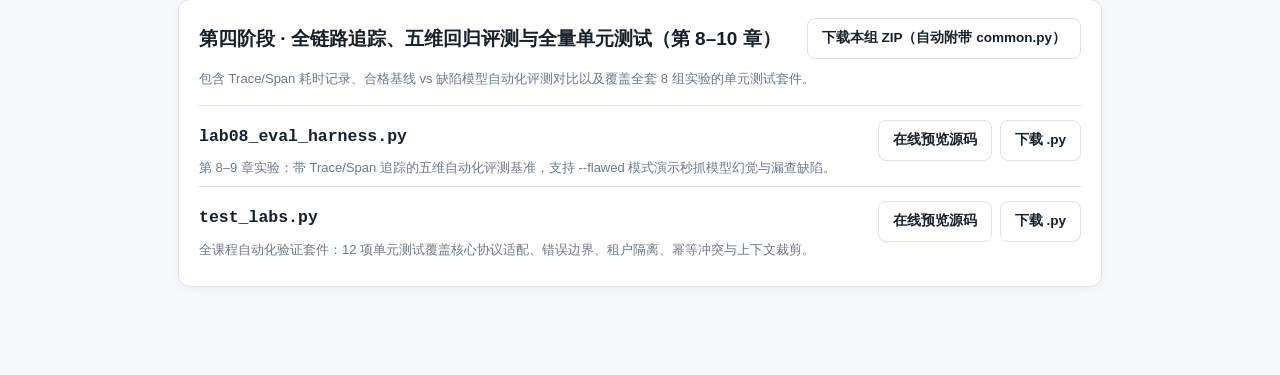
==== commit a963d5f4: "Add interactive Tool Call & MCP JSON protocol generator and step-by-step playground" ====
--- a/docs/downloads.html
+++ b/docs/downloads.html
@@ -11,6 +11,7 @@
     <header class="top-links">
       <nav>
         <a href="index.html" id="backLink">← 返回主线课程</a>
+        <a href="playground.html">🧪 协议 JSON 生成与实验台</a>
         <a href="start.html">快速开始与配置</a>
         <a href="reference.html">权威协议与术语速查</a>
       </nav>
